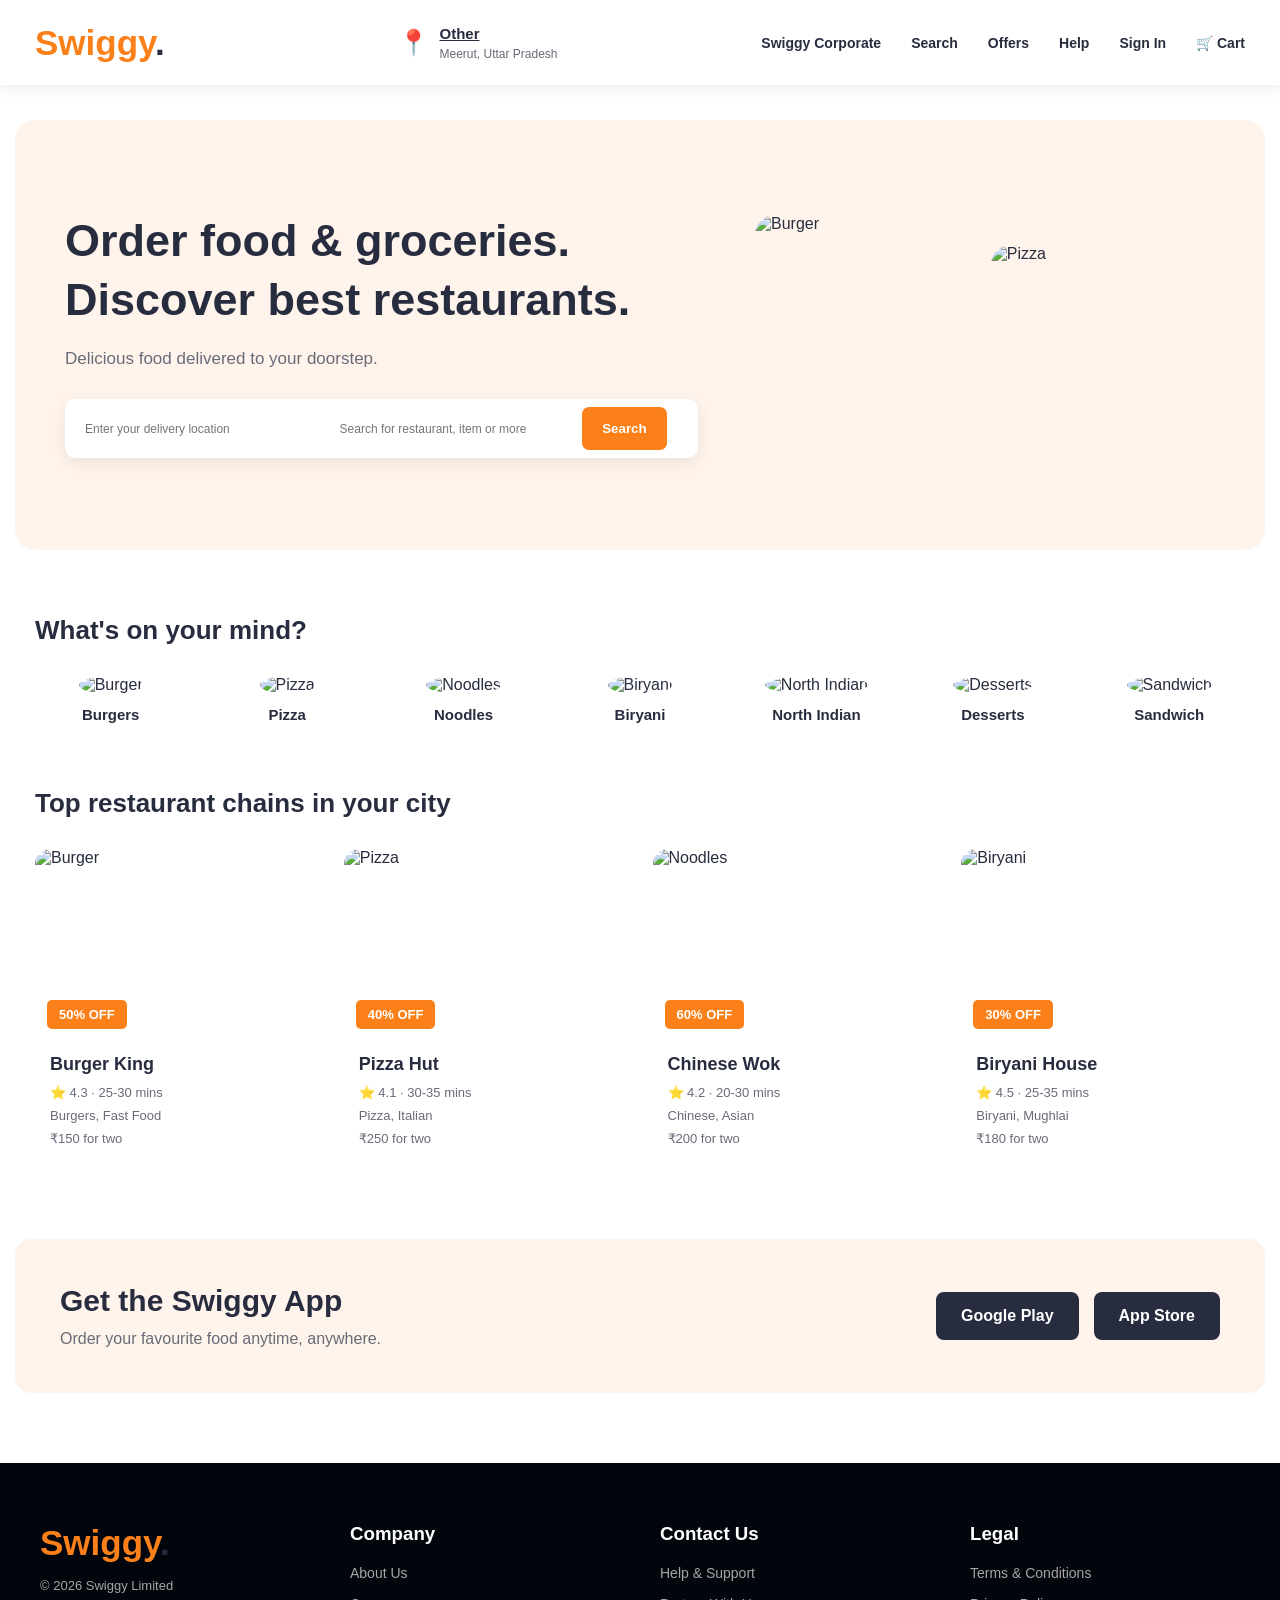
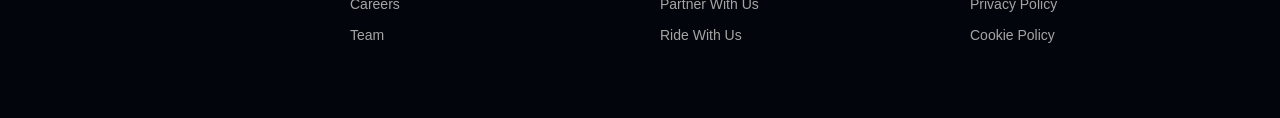
==== index.html @ 81cc7923 "Added Swiggy website UI clone" ====
<!DOCTYPE html>
<html lang="en">
<head>
    <meta charset="UTF-8">
    <meta name="viewport" content="width=device-width, initial-scale=1.0">
    <title>Swiggy - Food Delivery</title>
    <link rel="stylesheet" href="style.css">
</head>
<body>

    <header>
        <nav class="navbar">
            <div class="logo">Swiggy<span>.</span></div>

            <div class="location">
                <span>📍</span>
                <div>
                    <h4>Other</h4>
                    <p>Meerut, Uttar Pradesh</p>
                </div>
            </div>

            <ul class="nav-links">
                <li><a href="#">Swiggy Corporate</a></li>
                <li><a href="#">Search</a></li>
                <li><a href="#">Offers</a></li>
                <li><a href="#">Help</a></li>
                <li><a href="#">Sign In</a></li>
                <li><a href="#">🛒 Cart</a></li>
            </ul>
        </nav>
    </header>

    <main>

        <section class="hero">
            <div class="hero-content">
                <h1>Order food & groceries. Discover best restaurants.</h1>
                <p>Delicious food delivered to your doorstep.</p>

                <div class="search-box">
                    <input type="text" placeholder="Enter your delivery location">
                    <input type="text" placeholder="Search for restaurant, item or more">
                    <button>Search</button>
                </div>
            </div>

            <div class="hero-images">
                <img src="https://images.unsplash.com/photo-1568901346375-23c9450c58cd?w=500" alt="Burger">
                <img src="https://images.unsplash.com/photo-1513104890138-7c749659a591?w=500" alt="Pizza">
            </div>
        </section>

        <section class="food-section">
            <div class="section-heading">
                <h2>What's on your mind?</h2>
            </div>

            <div class="food-categories">
                <div class="food-item">
                    <img src="https://images.unsplash.com/photo-1568901346375-23c9450c58cd?w=300" alt="Burger">
                    <h3>Burgers</h3>
                </div>

                <div class="food-item">
                    <img src="https://images.unsplash.com/photo-1513104890138-7c749659a591?w=300" alt="Pizza">
                    <h3>Pizza</h3>
                </div>

                <div class="food-item">
                    <img src="https://images.unsplash.com/photo-1569718212165-3a8278d5f624?w=300" alt="Noodles">
                    <h3>Noodles</h3>
                </div>

                <div class="food-item">
                    <img src="https://images.unsplash.com/photo-1589302168068-964664d93dc0?w=300" alt="Biryani">
                    <h3>Biryani</h3>
                </div>

                <div class="food-item">
                    <img src="https://images.unsplash.com/photo-1555939594-58d7cb561ad1?w=300" alt="North Indian">
                    <h3>North Indian</h3>
                </div>

                <div class="food-item">
                    <img src="https://images.unsplash.com/photo-1551024506-0bccd828d307?w=300" alt="Desserts">
                    <h3>Desserts</h3>
                </div>

                <div class="food-item">
                    <img src="https://images.unsplash.com/photo-1571091718767-18b5b1457add?w=300" alt="Sandwich">
                    <h3>Sandwich</h3>
                </div>
            </div>
        </section>

        <section class="restaurant-section">
            <div class="section-heading">
                <h2>Top restaurant chains in your city</h2>
            </div>

            <div class="restaurant-container">

                <div class="restaurant-card">
                    <div class="restaurant-image">
                        <img src="https://images.unsplash.com/photo-1571091718767-18b5b1457add?w=500" alt="Burger">
                        <span class="offer">50% OFF</span>
                    </div>
                    <div class="restaurant-info">
                        <h3>Burger King</h3>
                        <p>⭐ 4.3 · 25-30 mins</p>
                        <p>Burgers, Fast Food</p>
                        <p>₹150 for two</p>
                    </div>
                </div>

                <div class="restaurant-card">
                    <div class="restaurant-image">
                        <img src="https://images.unsplash.com/photo-1513104890138-7c749659a591?w=500" alt="Pizza">
                        <span class="offer">40% OFF</span>
                    </div>
                    <div class="restaurant-info">
                        <h3>Pizza Hut</h3>
                        <p>⭐ 4.1 · 30-35 mins</p>
                        <p>Pizza, Italian</p>
                        <p>₹250 for two</p>
                    </div>
                </div>

                <div class="restaurant-card">
                    <div class="restaurant-image">
                        <img src="https://images.unsplash.com/photo-1569718212165-3a8278d5f624?w=500" alt="Noodles">
                        <span class="offer">60% OFF</span>
                    </div>
                    <div class="restaurant-info">
                        <h3>Chinese Wok</h3>
                        <p>⭐ 4.2 · 20-30 mins</p>
                        <p>Chinese, Asian</p>
                        <p>₹200 for two</p>
                    </div>
                </div>

                <div class="restaurant-card">
                    <div class="restaurant-image">
                        <img src="https://images.unsplash.com/photo-1589302168068-964664d93dc0?w=500" alt="Biryani">
                        <span class="offer">30% OFF</span>
                    </div>
                    <div class="restaurant-info">
                        <h3>Biryani House</h3>
                        <p>⭐ 4.5 · 25-35 mins</p>
                        <p>Biryani, Mughlai</p>
                        <p>₹180 for two</p>
                    </div>
                </div>

            </div>
        </section>

        <section class="app-banner">
            <div>
                <h2>Get the Swiggy App</h2>
                <p>Order your favourite food anytime, anywhere.</p>
            </div>
            <div class="app-buttons">
                <a href="#">Google Play</a>
                <a href="#">App Store</a>
            </div>
        </section>

    </main>

    <footer>
        <div class="footer-content">
            <div>
                <h2 class="footer-logo">Swiggy<span>.</span></h2>
                <p>© 2026 Swiggy Limited</p>
            </div>

            <div>
                <h3>Company</h3>
                <a href="#">About Us</a>
                <a href="#">Careers</a>
                <a href="#">Team</a>
            </div>

            <div>
                <h3>Contact Us</h3>
                <a href="#">Help & Support</a>
                <a href="#">Partner With Us</a>
                <a href="#">Ride With Us</a>
            </div>

            <div>
                <h3>Legal</h3>
                <a href="#">Terms & Conditions</a>
                <a href="#">Privacy Policy</a>
                <a href="#">Cookie Policy</a>
            </div>
        </div>
    </footer>

</body>
</html>
---- style.css ----
* {
    margin: 0;
    padding: 0;
    box-sizing: border-box;
    font-family: Arial, sans-serif;
}

body {
    background-color: #ffffff;
    color: #282c3f;
}

header {
    width: 100%;
    background: white;
    box-shadow: 0 3px 12px rgba(0, 0, 0, 0.08);
    position: sticky;
    top: 0;
    z-index: 100;
}

.navbar {
    max-width: 1250px;
    margin: auto;
    height: 85px;
    display: flex;
    align-items: center;
    justify-content: space-between;
    padding: 0 20px;
}

.logo {
    font-size: 35px;
    font-weight: 800;
    color: #fc8019;
}

.logo span,
.footer-logo span {
    color: #282c3f;
}

.location {
    display: flex;
    align-items: center;
    gap: 10px;
    margin-left: 30px;
}

.location span {
    font-size: 25px;
}

.location h4 {
    font-size: 15px;
    text-decoration: underline;
}

.location p {
    color: #686b78;
    font-size: 12px;
    margin-top: 5px;
}

.nav-links {
    display: flex;
    list-style: none;
    gap: 30px;
}

.nav-links a {
    text-decoration: none;
    color: #282c3f;
    font-size: 14px;
    font-weight: 600;
    transition: 0.3s;
}

.nav-links a:hover {
    color: #fc8019;
}

.hero {
    max-width: 1250px;
    min-height: 430px;
    margin: 35px auto;
    background: #fff4eb;
    border-radius: 20px;
    display: flex;
    align-items: center;
    justify-content: space-between;
    padding: 50px;
    overflow: hidden;
}

.hero-content {
    width: 55%;
}

.hero-content h1 {
    font-size: 45px;
    line-height: 1.3;
    margin-bottom: 20px;
    color: #282c3f;
}

.hero-content p {
    font-size: 17px;
    color: #686b78;
    margin-bottom: 30px;
}

.search-box {
    display: flex;
    background: white;
    padding: 8px;
    border-radius: 10px;
    gap: 8px;
    box-shadow: 0 5px 15px rgba(0, 0, 0, 0.08);
}

.search-box input {
    width: 40%;
    border: none;
    outline: none;
    padding: 12px;
    font-size: 12px;
}

.search-box button {
    background: #fc8019;
    border: none;
    color: white;
    padding: 14px 20px;
    border-radius: 7px;
    cursor: pointer;
    font-weight: bold;
}

.hero-images {
    width: 40%;
    display: flex;
    gap: 15px;
    align-items: center;
}

.hero-images img {
    width: 48%;
    height: 240px;
    object-fit: cover;
    border-radius: 20px;
}

.hero-images img:last-child {
    margin-top: 60px;
}

.food-section,
.restaurant-section {
    max-width: 1250px;
    margin: 65px auto;
    padding: 0 20px;
}

.section-heading h2 {
    font-size: 26px;
    margin-bottom: 30px;
}

.food-categories {
    display: grid;
    grid-template-columns: repeat(7, 1fr);
    gap: 25px;
    text-align: center;
}

.food-item {
    cursor: pointer;
    transition: 0.3s;
}

.food-item:hover {
    transform: translateY(-8px);
}

.food-item img {
    width: 135px;
    height: 135px;
    border-radius: 50%;
    object-fit: cover;
}

.food-item h3 {
    font-size: 15px;
    margin-top: 12px;
}

.restaurant-container {
    display: grid;
    grid-template-columns: repeat(4, 1fr);
    gap: 25px;
}

.restaurant-card {
    border-radius: 15px;
    overflow: hidden;
    background: white;
    transition: 0.3s;
    cursor: pointer;
}

.restaurant-card:hover {
    transform: scale(0.97);
}

.restaurant-image {
    position: relative;
    height: 190px;
}

.restaurant-image img {
    width: 100%;
    height: 100%;
    object-fit: cover;
}

.offer {
    position: absolute;
    bottom: 10px;
    left: 12px;
    background: #fc8019;
    color: white;
    padding: 7px 12px;
    border-radius: 5px;
    font-size: 13px;
    font-weight: bold;
}

.restaurant-info {
    padding: 15px;
}

.restaurant-info h3 {
    font-size: 18px;
    margin-bottom: 10px;
}

.restaurant-info p {
    font-size: 13px;
    color: #686b78;
    margin-bottom: 8px;
}

.app-banner {
    max-width: 1250px;
    margin: 70px auto;
    background: #fff4eb;
    border-radius: 15px;
    padding: 45px;
    display: flex;
    align-items: center;
    justify-content: space-between;
}

.app-banner h2 {
    font-size: 30px;
    margin-bottom: 12px;
}

.app-banner p {
    color: #686b78;
}

.app-buttons {
    display: flex;
    gap: 15px;
}

.app-buttons a {
    background: #282c3f;
    color: white;
    text-decoration: none;
    padding: 15px 25px;
    border-radius: 8px;
    font-weight: bold;
}

footer {
    background: #02060c;
    color: white;
    padding: 60px 20px;
}

.footer-content {
    max-width: 1200px;
    margin: auto;
    display: grid;
    grid-template-columns: repeat(4, 1fr);
    gap: 40px;
}

.footer-logo {
    font-size: 35px;
    color: #fc8019;
    margin-bottom: 15px;
}

.footer-content h3 {
    margin-bottom: 20px;
}

.footer-content p {
    color: #a5a5a5;
    font-size: 13px;
}

.footer-content a {
    display: block;
    text-decoration: none;
    color: #a5a5a5;
    margin-bottom: 15px;
    font-size: 14px;
    transition: 0.3s;
}

.footer-content a:hover {
    color: white;
}

@media (max-width: 1000px) {
    .nav-links {
        gap: 15px;
    }

    .food-categories {
        grid-template-columns: repeat(4, 1fr);
    }

    .restaurant-container {
        grid-template-columns: repeat(2, 1fr);
    }

    .hero-content h1 {
        font-size: 35px;
    }
}

@media (max-width: 650px) {
    .navbar {
        height: auto;
        padding: 20px;
        flex-wrap: wrap;
        gap: 15px;
    }

    .location {
        margin-left: 0;
    }

    .nav-links {
        width: 100%;
        overflow-x: auto;
        gap: 20px;
        padding: 10px 0;
    }

    .nav-links li {
        white-space: nowrap;
    }

    .hero {
        flex-direction: column;
        padding: 30px 20px;
        margin: 20px;
    }

    .hero-content,
    .hero-images {
        width: 100%;
    }

    .hero-content h1 {
        font-size: 30px;
    }

    .search-box {
        flex-wrap: wrap;
    }

    .search-box input {
        width: 100%;
    }

    .hero-images {
        margin-top: 30px;
    }

    .hero-images img {
        height: 150px;
    }

    .food-categories {
        grid-template-columns: repeat(3, 1fr);
        gap: 20px;
    }

    .food-item img {
        width: 90px;
        height: 90px;
    }

    .restaurant-container {
        grid-template-columns: 1fr;
    }

    .app-banner {
        margin: 30px 20px;
        flex-direction: column;
        align-items: flex-start;
        gap: 25px;
        padding: 30px;
    }

    .app-buttons {
        flex-wrap: wrap;
    }

    .footer-content {
        grid-template-columns: repeat(2, 1fr);
    }
}
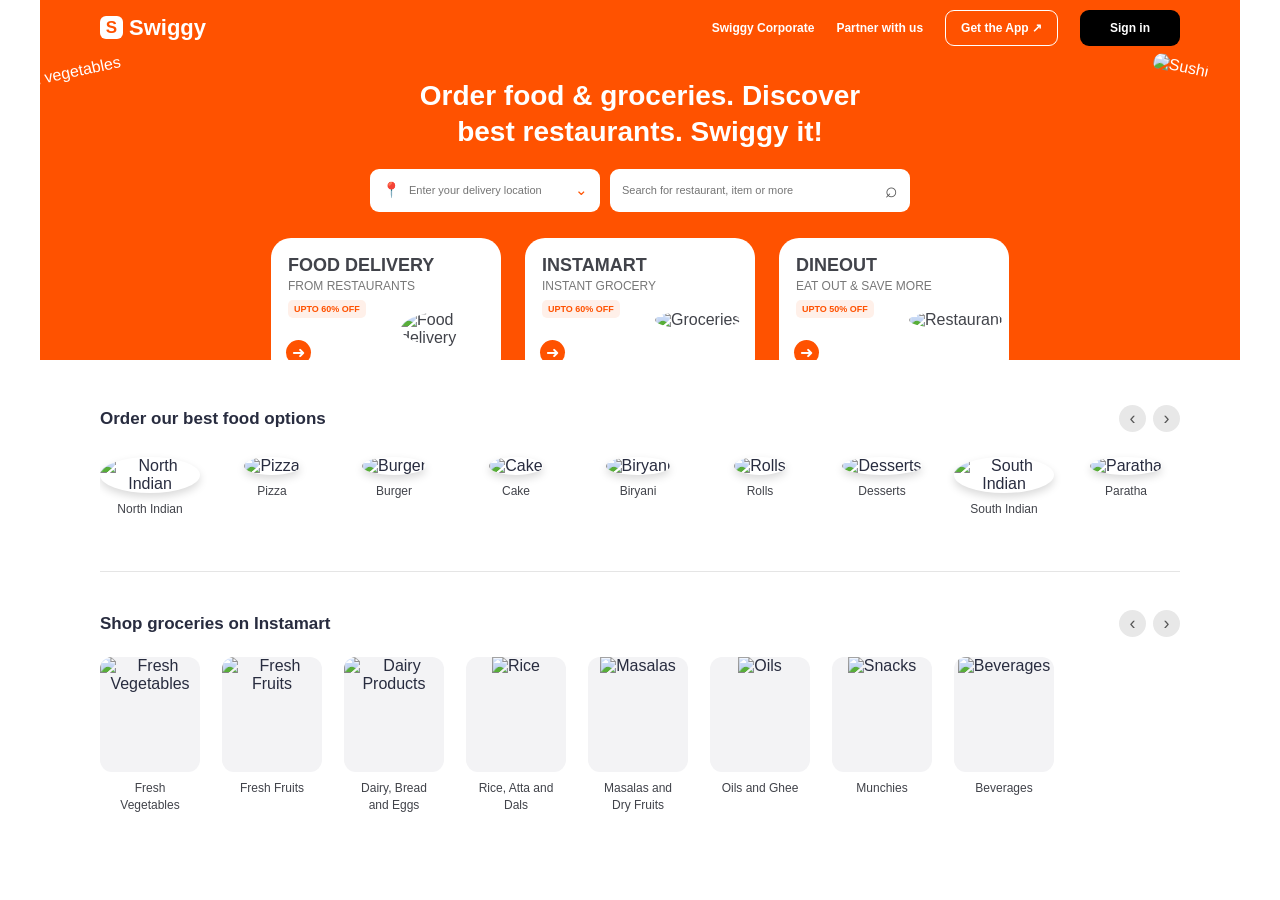
==== commit f6963412: "Added Swiggy website UI clone" ====
--- a/index.html
+++ b/index.html
@@ -4,201 +4,247 @@
 <head>
     <meta charset="UTF-8">
     <meta name="viewport" content="width=device-width, initial-scale=1.0">
-    <title>Swiggy - Food Delivery</title>
+    <title>Swiggy - Food and Grocery Delivery</title>
     <link rel="stylesheet" href="style.css">
 </head>
 <body>
 
-    <header>
+    <header class="hero">
         <nav class="navbar">
-            <div class="logo">Swiggy<span>.</span></div>
-
-            <div class="location">
-                <span>📍</span>
-                <div>
-                    <h4>Other</h4>
-                    <p>Meerut, Uttar Pradesh</p>
-                </div>
-            </div>
-
-            <ul class="nav-links">
-                <li><a href="#">Swiggy Corporate</a></li>
-                <li><a href="#">Search</a></li>
-                <li><a href="#">Offers</a></li>
-                <li><a href="#">Help</a></li>
-                <li><a href="#">Sign In</a></li>
-                <li><a href="#">🛒 Cart</a></li>
-            </ul>
+            <div class="logo">
+                <span class="logo-icon">S</span>
+                Swiggy
+            </div>
+
+            <div class="nav-links">
+                <a href="#">Swiggy Corporate</a>
+                <a href="#">Partner with us</a>
+                <a href="#" class="get-app">Get the App ↗</a>
+                <a href="#" class="sign-in">Sign in</a>
+            </div>
         </nav>
+
+        <div class="hero-content">
+            <h1>Order food & groceries. Discover<br> best restaurants. Swiggy it!</h1>
+
+            <div class="search-container">
+                <div class="search-input">
+                    <span>📍</span>
+                    <input type="text" placeholder="Enter your delivery location">
+                    <span>⌄</span>
+                </div>
+
+                <div class="search-input restaurant-search">
+                    <input type="text" placeholder="Search for restaurant, item or more">
+                    <span>⌕</span>
+                </div>
+            </div>
+        </div>
+
+        <div class="hero-decoration left-decoration">
+            <img src="https://images.unsplash.com/photo-1540420773420-3366772f4999?w=500" alt="Fresh vegetables">
+        </div>
+
+        <div class="hero-decoration right-decoration">
+            <img src="https://images.unsplash.com/photo-1579871494447-9811cf80d66c?w=500" alt="Sushi">
+        </div>
+
+        <div class="service-cards">
+            <div class="service-card">
+                <div class="service-text">
+                    <h2>FOOD DELIVERY</h2>
+                    <p>FROM RESTAURANTS</p>
+                    <span>UPTO 60% OFF</span>
+                </div>
+                <div class="service-image">
+                    <img src="https://images.unsplash.com/photo-1512621776951-a57141f2eefd?w=300" alt="Food delivery">
+                </div>
+                <a href="#" class="arrow">➜</a>
+            </div>
+
+            <div class="service-card">
+                <div class="service-text">
+                    <h2>INSTAMART</h2>
+                    <p>INSTANT GROCERY</p>
+                    <span>UPTO 60% OFF</span>
+                </div>
+                <div class="service-image">
+                    <img src="https://images.unsplash.com/photo-1542838132-92c53300491e?w=300" alt="Groceries">
+                </div>
+                <a href="#" class="arrow">➜</a>
+            </div>
+
+            <div class="service-card">
+                <div class="service-text">
+                    <h2>DINEOUT</h2>
+                    <p>EAT OUT & SAVE MORE</p>
+                    <span>UPTO 50% OFF</span>
+                </div>
+                <div class="service-image">
+                    <img src="https://images.unsplash.com/photo-1517248135467-4c7edcad34c4?w=300" alt="Restaurant">
+                </div>
+                <a href="#" class="arrow">➜</a>
+            </div>
+        </div>
     </header>
 
     <main>
-
-        <section class="hero">
-            <div class="hero-content">
-                <h1>Order food & groceries. Discover best restaurants.</h1>
-                <p>Delicious food delivered to your doorstep.</p>
-
-                <div class="search-box">
-                    <input type="text" placeholder="Enter your delivery location">
-                    <input type="text" placeholder="Search for restaurant, item or more">
-                    <button>Search</button>
-                </div>
-            </div>
-
-            <div class="hero-images">
-                <img src="https://images.unsplash.com/photo-1568901346375-23c9450c58cd?w=500" alt="Burger">
-                <img src="https://images.unsplash.com/photo-1513104890138-7c749659a591?w=500" alt="Pizza">
-            </div>
-        </section>
 
         <section class="food-section">
             <div class="section-heading">
-                <h2>What's on your mind?</h2>
-            </div>
-
-            <div class="food-categories">
-                <div class="food-item">
-                    <img src="https://images.unsplash.com/photo-1568901346375-23c9450c58cd?w=300" alt="Burger">
-                    <h3>Burgers</h3>
-                </div>
-
-                <div class="food-item">
-                    <img src="https://images.unsplash.com/photo-1513104890138-7c749659a591?w=300" alt="Pizza">
-                    <h3>Pizza</h3>
-                </div>
-
-                <div class="food-item">
-                    <img src="https://images.unsplash.com/photo-1569718212165-3a8278d5f624?w=300" alt="Noodles">
-                    <h3>Noodles</h3>
-                </div>
-
-                <div class="food-item">
-                    <img src="https://images.unsplash.com/photo-1589302168068-964664d93dc0?w=300" alt="Biryani">
-                    <h3>Biryani</h3>
-                </div>
-
-                <div class="food-item">
-                    <img src="https://images.unsplash.com/photo-1555939594-58d7cb561ad1?w=300" alt="North Indian">
-                    <h3>North Indian</h3>
-                </div>
-
-                <div class="food-item">
-                    <img src="https://images.unsplash.com/photo-1551024506-0bccd828d307?w=300" alt="Desserts">
-                    <h3>Desserts</h3>
-                </div>
-
-                <div class="food-item">
-                    <img src="https://images.unsplash.com/photo-1571091718767-18b5b1457add?w=300" alt="Sandwich">
-                    <h3>Sandwich</h3>
-                </div>
+                <h3>Order our best food options</h3>
+                <div class="slider-buttons">
+                    <button>‹</button>
+                    <button>›</button>
+                </div>
+            </div>
+
+            <div class="food-list">
+
+                <div class="food-item">
+                    <img src="https://images.unsplash.com/photo-1547592180-85f173990554?w=250" alt="North Indian">
+                    <p>North Indian</p>
+                </div>
+
+                <div class="food-item">
+                    <img src="https://images.unsplash.com/photo-1513104890138-7c749659a591?w=250" alt="Pizza">
+                    <p>Pizza</p>
+                </div>
+
+                <div class="food-item">
+                    <img src="https://images.unsplash.com/photo-1568901346375-23c9450c58cd?w=250" alt="Burger">
+                    <p>Burger</p>
+                </div>
+
+                <div class="food-item">
+                    <img src="https://images.unsplash.com/photo-1578985545062-69928b1d9587?w=250" alt="Cake">
+                    <p>Cake</p>
+                </div>
+
+                <div class="food-item">
+                    <img src="https://images.unsplash.com/photo-1563379091339-03246963d96c?w=250" alt="Biryani">
+                    <p>Biryani</p>
+                </div>
+
+                <div class="food-item">
+                    <img src="https://images.unsplash.com/photo-1553909489-cd47e0ef937f?w=250" alt="Rolls">
+                    <p>Rolls</p>
+                </div>
+
+                <div class="food-item">
+                    <img src="https://images.unsplash.com/photo-1551024506-0bccd828d307?w=250" alt="Desserts">
+                    <p>Desserts</p>
+                </div>
+
+                <div class="food-item">
+                    <img src="https://images.unsplash.com/photo-1563805042-7684c019e1cb?w=250" alt="South Indian">
+                    <p>South Indian</p>
+                </div>
+
+                <div class="food-item">
+                    <img src="https://images.unsplash.com/photo-1601050690597-df0568f70950?w=250" alt="Paratha">
+                    <p>Paratha</p>
+                </div>
+
+                <div class="food-item">
+                    <img src="https://images.unsplash.com/photo-1555949258-eb67b1ef0ceb?w=250" alt="Pasta">
+                    <p>Pasta</p>
+                </div>
+
+                <div class="food-item">
+                    <img src="https://images.unsplash.com/photo-1501446529957-6226bd447c46?w=250" alt="Ice Cream">
+                    <p>Ice Cream</p>
+                </div>
+
+                <div class="food-item">
+                    <img src="https://images.unsplash.com/photo-1606313564200-e75d5e30476c?w=250" alt="Pastry">
+                    <p>Pastry</p>
+                </div>
+
+                <div class="food-item">
+                    <img src="https://images.unsplash.com/photo-1571115177098-24ec42ed204d?w=250" alt="Rasmalai">
+                    <p>Rasmalai</p>
+                </div>
+
+                <div class="food-item">
+                    <img src="https://images.unsplash.com/photo-1509042239860-f550ce710b93?w=250" alt="Coffee">
+                    <p>Coffee</p>
+                </div>
+
             </div>
         </section>
 
-        <section class="restaurant-section">
+        <section class="grocery-section">
             <div class="section-heading">
-                <h2>Top restaurant chains in your city</h2>
-            </div>
-
-            <div class="restaurant-container">
-
-                <div class="restaurant-card">
-                    <div class="restaurant-image">
-                        <img src="https://images.unsplash.com/photo-1571091718767-18b5b1457add?w=500" alt="Burger">
-                        <span class="offer">50% OFF</span>
-                    </div>
-                    <div class="restaurant-info">
-                        <h3>Burger King</h3>
-                        <p>⭐ 4.3 · 25-30 mins</p>
-                        <p>Burgers, Fast Food</p>
-                        <p>₹150 for two</p>
-                    </div>
-                </div>
-
-                <div class="restaurant-card">
-                    <div class="restaurant-image">
-                        <img src="https://images.unsplash.com/photo-1513104890138-7c749659a591?w=500" alt="Pizza">
-                        <span class="offer">40% OFF</span>
-                    </div>
-                    <div class="restaurant-info">
-                        <h3>Pizza Hut</h3>
-                        <p>⭐ 4.1 · 30-35 mins</p>
-                        <p>Pizza, Italian</p>
-                        <p>₹250 for two</p>
-                    </div>
-                </div>
-
-                <div class="restaurant-card">
-                    <div class="restaurant-image">
-                        <img src="https://images.unsplash.com/photo-1569718212165-3a8278d5f624?w=500" alt="Noodles">
-                        <span class="offer">60% OFF</span>
-                    </div>
-                    <div class="restaurant-info">
-                        <h3>Chinese Wok</h3>
-                        <p>⭐ 4.2 · 20-30 mins</p>
-                        <p>Chinese, Asian</p>
-                        <p>₹200 for two</p>
-                    </div>
-                </div>
-
-                <div class="restaurant-card">
-                    <div class="restaurant-image">
-                        <img src="https://images.unsplash.com/photo-1589302168068-964664d93dc0?w=500" alt="Biryani">
-                        <span class="offer">30% OFF</span>
-                    </div>
-                    <div class="restaurant-info">
-                        <h3>Biryani House</h3>
-                        <p>⭐ 4.5 · 25-35 mins</p>
-                        <p>Biryani, Mughlai</p>
-                        <p>₹180 for two</p>
-                    </div>
+                <h3>Shop groceries on Instamart</h3>
+                <div class="slider-buttons">
+                    <button>‹</button>
+                    <button>›</button>
+                </div>
+            </div>
+
+            <div class="grocery-list">
+
+                <div class="grocery-item">
+                    <div class="grocery-image">
+                        <img src="https://images.unsplash.com/photo-1540420773420-3366772f4999?w=300" alt="Fresh Vegetables">
+                    </div>
+                    <p>Fresh<br>Vegetables</p>
+                </div>
+
+                <div class="grocery-item">
+                    <div class="grocery-image">
+                        <img src="https://images.unsplash.com/photo-1610832958506-aa56368176cf?w=300" alt="Fresh Fruits">
+                    </div>
+                    <p>Fresh Fruits</p>
+                </div>
+
+                <div class="grocery-item">
+                    <div class="grocery-image">
+                        <img src="https://images.unsplash.com/photo-1587049352851-8d4e89133924?w=300" alt="Dairy Products">
+                    </div>
+                    <p>Dairy, Bread<br>and Eggs</p>
+                </div>
+
+                <div class="grocery-item">
+                    <div class="grocery-image">
+                        <img src="https://images.unsplash.com/photo-1586201375761-83865001e31c?w=300" alt="Rice">
+                    </div>
+                    <p>Rice, Atta and<br>Dals</p>
+                </div>
+
+                <div class="grocery-item">
+                    <div class="grocery-image">
+                        <img src="https://images.unsplash.com/photo-1532336414038-cf19250c5757?w=300" alt="Masalas">
+                    </div>
+                    <p>Masalas and<br>Dry Fruits</p>
+                </div>
+
+                <div class="grocery-item">
+                    <div class="grocery-image">
+                        <img src="https://images.unsplash.com/photo-1474979266404-7eaacbcd87c5?w=300" alt="Oils">
+                    </div>
+                    <p>Oils and Ghee</p>
+                </div>
+
+                <div class="grocery-item">
+                    <div class="grocery-image">
+                        <img src="https://images.unsplash.com/photo-1621939514649-280e2aa7b5c2?w=300" alt="Snacks">
+                    </div>
+                    <p>Munchies</p>
+                </div>
+
+                <div class="grocery-item">
+                    <div class="grocery-image">
+                        <img src="https://images.unsplash.com/photo-1580913428735-bd3c269d6a82?w=300" alt="Beverages">
+                    </div>
+                    <p>Beverages</p>
                 </div>
 
             </div>
         </section>
 
-        <section class="app-banner">
-            <div>
-                <h2>Get the Swiggy App</h2>
-                <p>Order your favourite food anytime, anywhere.</p>
-            </div>
-            <div class="app-buttons">
-                <a href="#">Google Play</a>
-                <a href="#">App Store</a>
-            </div>
-        </section>
-
     </main>
-
-    <footer>
-        <div class="footer-content">
-            <div>
-                <h2 class="footer-logo">Swiggy<span>.</span></h2>
-                <p>© 2026 Swiggy Limited</p>
-            </div>
-
-            <div>
-                <h3>Company</h3>
-                <a href="#">About Us</a>
-                <a href="#">Careers</a>
-                <a href="#">Team</a>
-            </div>
-
-            <div>
-                <h3>Contact Us</h3>
-                <a href="#">Help & Support</a>
-                <a href="#">Partner With Us</a>
-                <a href="#">Ride With Us</a>
-            </div>
-
-            <div>
-                <h3>Legal</h3>
-                <a href="#">Terms & Conditions</a>
-                <a href="#">Privacy Policy</a>
-                <a href="#">Cookie Policy</a>
-            </div>
-        </div>
-    </footer>
 
 </body>
 </html>
--- a/style.css
+++ b/style.css
@@ -3,430 +3,489 @@
     margin: 0;
     padding: 0;
     box-sizing: border-box;
-    font-family: Arial, sans-serif;
+    font-family: Arial, Helvetica, sans-serif;
 }
 
 body {
-    background-color: #ffffff;
+    background: #ffffff;
     color: #282c3f;
-}
-
-header {
+    overflow-x: hidden;
+}
+
+.hero {
     width: 100%;
+    max-width: 1200px;
+    height: 360px;
+    margin: auto;
+    background: #ff5200;
+    position: relative;
+    overflow: hidden;
+    color: white;
+}
+
+.navbar {
+    height: 55px;
+    max-width: 1120px;
+    margin: auto;
+    display: flex;
+    align-items: center;
+    justify-content: space-between;
+    position: relative;
+    z-index: 5;
+    padding: 0 20px;
+}
+
+.logo {
+    display: flex;
+    align-items: center;
+    gap: 6px;
+    font-size: 22px;
+    font-weight: 800;
+    color: white;
+}
+
+.logo-icon {
+    width: 23px;
+    height: 23px;
+    display: flex;
+    align-items: center;
+    justify-content: center;
     background: white;
-    box-shadow: 0 3px 12px rgba(0, 0, 0, 0.08);
-    position: sticky;
-    top: 0;
-    z-index: 100;
-}
-
-.navbar {
-    max-width: 1250px;
-    margin: auto;
-    height: 85px;
-    display: flex;
-    align-items: center;
-    justify-content: space-between;
-    padding: 0 20px;
-}
-
-.logo {
-    font-size: 35px;
+    color: #ff5200;
+    border-radius: 6px;
+    font-size: 17px;
+    font-weight: bold;
+}
+
+.nav-links {
+    display: flex;
+    align-items: center;
+    gap: 22px;
+}
+
+.nav-links a {
+    color: white;
+    text-decoration: none;
+    font-size: 12px;
+    font-weight: 600;
+}
+
+.nav-links .get-app {
+    border: 1px solid white;
+    border-radius: 9px;
+    padding: 10px 15px;
+}
+
+.nav-links .sign-in {
+    background: #000;
+    padding: 11px 30px;
+    border-radius: 9px;
+}
+
+.hero-content {
+    position: relative;
+    z-index: 3;
+    text-align: center;
+    margin-top: 23px;
+}
+
+.hero-content h1 {
+    font-size: 28px;
+    line-height: 1.3;
     font-weight: 800;
-    color: #fc8019;
-}
-
-.logo span,
-.footer-logo span {
-    color: #282c3f;
-}
-
-.location {
-    display: flex;
-    align-items: center;
+    margin-bottom: 18px;
+}
+
+.search-container {
+    display: flex;
+    justify-content: center;
     gap: 10px;
-    margin-left: 30px;
-}
-
-.location span {
-    font-size: 25px;
-}
-
-.location h4 {
-    font-size: 15px;
-    text-decoration: underline;
-}
-
-.location p {
-    color: #686b78;
-    font-size: 12px;
-    margin-top: 5px;
-}
-
-.nav-links {
-    display: flex;
-    list-style: none;
-    gap: 30px;
-}
-
-.nav-links a {
-    text-decoration: none;
-    color: #282c3f;
-    font-size: 14px;
-    font-weight: 600;
-    transition: 0.3s;
-}
-
-.nav-links a:hover {
-    color: #fc8019;
-}
-
-.hero {
-    max-width: 1250px;
-    min-height: 430px;
-    margin: 35px auto;
-    background: #fff4eb;
-    border-radius: 20px;
-    display: flex;
-    align-items: center;
-    justify-content: space-between;
-    padding: 50px;
-    overflow: hidden;
-}
-
-.hero-content {
-    width: 55%;
-}
-
-.hero-content h1 {
-    font-size: 45px;
-    line-height: 1.3;
-    margin-bottom: 20px;
-    color: #282c3f;
-}
-
-.hero-content p {
-    font-size: 17px;
-    color: #686b78;
-    margin-bottom: 30px;
-}
-
-.search-box {
-    display: flex;
+}
+
+.search-input {
+    height: 43px;
+    width: 230px;
     background: white;
-    padding: 8px;
-    border-radius: 10px;
+    border-radius: 9px;
+    display: flex;
+    align-items: center;
+    padding: 0 12px;
     gap: 8px;
-    box-shadow: 0 5px 15px rgba(0, 0, 0, 0.08);
-}
-
-.search-box input {
-    width: 40%;
+}
+
+.search-input input {
+    width: 100%;
     border: none;
     outline: none;
-    padding: 12px;
-    font-size: 12px;
-}
-
-.search-box button {
-    background: #fc8019;
-    border: none;
-    color: white;
-    padding: 14px 20px;
-    border-radius: 7px;
-    cursor: pointer;
-    font-weight: bold;
-}
-
-.hero-images {
-    width: 40%;
-    display: flex;
-    gap: 15px;
-    align-items: center;
-}
-
-.hero-images img {
-    width: 48%;
-    height: 240px;
-    object-fit: cover;
-    border-radius: 20px;
-}
-
-.hero-images img:last-child {
-    margin-top: 60px;
-}
-
-.food-section,
-.restaurant-section {
-    max-width: 1250px;
-    margin: 65px auto;
-    padding: 0 20px;
-}
-
-.section-heading h2 {
-    font-size: 26px;
-    margin-bottom: 30px;
-}
-
-.food-categories {
-    display: grid;
-    grid-template-columns: repeat(7, 1fr);
-    gap: 25px;
-    text-align: center;
-}
-
-.food-item {
-    cursor: pointer;
-    transition: 0.3s;
-}
-
-.food-item:hover {
-    transform: translateY(-8px);
-}
-
-.food-item img {
-    width: 135px;
-    height: 135px;
-    border-radius: 50%;
-    object-fit: cover;
-}
-
-.food-item h3 {
+    font-size: 11px;
+    color: #555;
+}
+
+.search-input span {
+    color: #ff5200;
     font-size: 15px;
-    margin-top: 12px;
-}
-
-.restaurant-container {
-    display: grid;
-    grid-template-columns: repeat(4, 1fr);
-    gap: 25px;
-}
-
-.restaurant-card {
-    border-radius: 15px;
-    overflow: hidden;
-    background: white;
-    transition: 0.3s;
-    cursor: pointer;
-}
-
-.restaurant-card:hover {
-    transform: scale(0.97);
-}
-
-.restaurant-image {
-    position: relative;
-    height: 190px;
-}
-
-.restaurant-image img {
+}
+
+.restaurant-search {
+    width: 300px;
+}
+
+.restaurant-search span {
+    color: #555;
+    font-size: 21px;
+}
+
+.hero-decoration {
+    position: absolute;
+    top: 65px;
+    z-index: 1;
+    width: 145px;
+    height: 180px;
+}
+
+.hero-decoration img {
     width: 100%;
     height: 100%;
     object-fit: cover;
-}
-
-.offer {
+    border-radius: 10px;
+}
+
+.left-decoration {
+    left: -40px;
+    transform: rotate(-12deg);
+}
+
+.right-decoration {
+    right: -40px;
+    transform: rotate(12deg);
+}
+
+.service-cards {
+    position: relative;
+    z-index: 4;
+    display: flex;
+    justify-content: center;
+    gap: 24px;
+    margin-top: 26px;
+}
+
+.service-card {
+    width: 230px;
+    height: 140px;
+    background: white;
+    border-radius: 20px;
+    position: relative;
+    overflow: hidden;
+    padding: 17px;
+    color: #41434a;
+    transition: 0.3s;
+}
+
+.service-card:hover {
+    transform: translateY(-6px);
+}
+
+.service-text h2 {
+    font-size: 18px;
+    font-weight: 800;
+}
+
+.service-text p {
+    color: #777;
+    font-size: 12px;
+    margin-top: 3px;
+}
+
+.service-text span {
+    display: inline-block;
+    background: #fff0e9;
+    color: #ff5200;
+    font-size: 9px;
+    font-weight: bold;
+    padding: 4px 6px;
+    border-radius: 5px;
+    margin-top: 7px;
+}
+
+.service-image {
     position: absolute;
-    bottom: 10px;
-    left: 12px;
-    background: #fc8019;
+    width: 105px;
+    height: 75px;
+    right: -5px;
+    bottom: -8px;
+}
+
+.service-image img {
+    width: 100%;
+    height: 100%;
+    object-fit: cover;
+    border-radius: 50%;
+}
+
+.arrow {
+    position: absolute;
+    bottom: 13px;
+    left: 15px;
+    width: 25px;
+    height: 25px;
+    background: #ff5200;
     color: white;
-    padding: 7px 12px;
-    border-radius: 5px;
-    font-size: 13px;
-    font-weight: bold;
-}
-
-.restaurant-info {
-    padding: 15px;
-}
-
-.restaurant-info h3 {
+    border-radius: 50%;
+    text-align: center;
+    line-height: 25px;
+    text-decoration: none;
+    font-size: 16px;
+}
+
+main {
+    max-width: 1120px;
+    margin: auto;
+    padding: 0 20px;
+}
+
+.food-section {
+    margin-top: 45px;
+    padding-bottom: 40px;
+    border-bottom: 1px solid #e5e5e5;
+}
+
+.grocery-section {
+    margin-top: 38px;
+    padding-bottom: 40px;
+}
+
+.section-heading {
+    display: flex;
+    align-items: center;
+    justify-content: space-between;
+    margin-bottom: 20px;
+}
+
+.section-heading h3 {
+    font-size: 17px;
+    font-weight: 700;
+}
+
+.slider-buttons {
+    display: flex;
+    gap: 7px;
+}
+
+.slider-buttons button {
+    width: 27px;
+    height: 27px;
+    border: none;
+    border-radius: 50%;
+    background: #e8e8e8;
+    color: #555;
     font-size: 18px;
-    margin-bottom: 10px;
-}
-
-.restaurant-info p {
-    font-size: 13px;
-    color: #686b78;
-    margin-bottom: 8px;
-}
-
-.app-banner {
-    max-width: 1250px;
-    margin: 70px auto;
-    background: #fff4eb;
-    border-radius: 15px;
-    padding: 45px;
-    display: flex;
-    align-items: center;
-    justify-content: space-between;
-}
-
-.app-banner h2 {
-    font-size: 30px;
-    margin-bottom: 12px;
-}
-
-.app-banner p {
-    color: #686b78;
-}
-
-.app-buttons {
-    display: flex;
-    gap: 15px;
-}
-
-.app-buttons a {
-    background: #282c3f;
-    color: white;
-    text-decoration: none;
-    padding: 15px 25px;
-    border-radius: 8px;
-    font-weight: bold;
-}
-
-footer {
-    background: #02060c;
-    color: white;
-    padding: 60px 20px;
-}
-
-.footer-content {
-    max-width: 1200px;
-    margin: auto;
-    display: grid;
-    grid-template-columns: repeat(4, 1fr);
-    gap: 40px;
-}
-
-.footer-logo {
-    font-size: 35px;
-    color: #fc8019;
-    margin-bottom: 15px;
-}
-
-.footer-content h3 {
-    margin-bottom: 20px;
-}
-
-.footer-content p {
-    color: #a5a5a5;
-    font-size: 13px;
-}
-
-.footer-content a {
-    display: block;
-    text-decoration: none;
-    color: #a5a5a5;
-    margin-bottom: 15px;
-    font-size: 14px;
+    cursor: pointer;
+}
+
+.slider-buttons button:hover {
+    background: #d0d0d0;
+}
+
+.food-list {
+    display: flex;
+    gap: 22px;
+    overflow-x: auto;
+    scrollbar-width: none;
+    padding: 5px 0 15px;
+}
+
+.food-list::-webkit-scrollbar {
+    display: none;
+}
+
+.food-item {
+    min-width: 100px;
+    text-align: center;
+    cursor: pointer;
     transition: 0.3s;
 }
 
-.footer-content a:hover {
-    color: white;
-}
-
-@media (max-width: 1000px) {
+.food-item:hover {
+    transform: translateY(-5px);
+}
+
+.food-item img {
+    width: 90px;
+    height: 90px;
+    border-radius: 50%;
+    object-fit: cover;
+    box-shadow: 0 4px 8px rgba(0, 0, 0, 0.15);
+}
+
+.food-item p {
+    font-size: 12px;
+    margin-top: 9px;
+    color: #41434a;
+}
+
+.grocery-list {
+    display: flex;
+    gap: 22px;
+    overflow-x: auto;
+    scrollbar-width: none;
+    padding-bottom: 10px;
+}
+
+.grocery-list::-webkit-scrollbar {
+    display: none;
+}
+
+.grocery-item {
+    min-width: 100px;
+    text-align: center;
+    cursor: pointer;
+}
+
+.grocery-image {
+    width: 100px;
+    height: 115px;
+    background: #f3f3f5;
+    border-radius: 12px;
+    overflow: hidden;
+    transition: 0.3s;
+}
+
+.grocery-image:hover {
+    transform: translateY(-5px);
+}
+
+.grocery-image img {
+    width: 100%;
+    height: 100%;
+    object-fit: cover;
+}
+
+.grocery-item p {
+    font-size: 12px;
+    line-height: 1.4;
+    margin-top: 8px;
+    color: #41434a;
+}
+
+@media (max-width: 768px) {
+    .hero {
+        height: auto;
+        min-height: 540px;
+        padding-bottom: 25px;
+    }
+
+    .navbar {
+        padding: 12px 20px;
+        height: auto;
+    }
+
     .nav-links {
-        gap: 15px;
-    }
-
-    .food-categories {
-        grid-template-columns: repeat(4, 1fr);
-    }
-
-    .restaurant-container {
-        grid-template-columns: repeat(2, 1fr);
+        gap: 12px;
+    }
+
+    .nav-links a {
+        font-size: 10px;
+    }
+
+    .nav-links .get-app {
+        display: none;
+    }
+
+    .nav-links .sign-in {
+        padding: 9px 14px;
+    }
+
+    .hero-content {
+        margin-top: 35px;
+        padding: 0 15px;
     }
 
     .hero-content h1 {
-        font-size: 35px;
-    }
-}
-
-@media (max-width: 650px) {
-    .navbar {
-        height: auto;
-        padding: 20px;
+        font-size: 23px;
+    }
+
+    .search-container {
+        flex-direction: column;
+        align-items: center;
+    }
+
+    .search-input,
+    .restaurant-search {
+        width: 90%;
+        max-width: 350px;
+    }
+
+    .hero-decoration {
+        opacity: 0.5;
+        width: 100px;
+    }
+
+    .service-cards {
         flex-wrap: wrap;
-        gap: 15px;
-    }
-
-    .location {
-        margin-left: 0;
-    }
-
-    .nav-links {
+        gap: 12px;
+        margin: 25px 15px 0;
+    }
+
+    .service-card {
+        width: 45%;
+        height: 125px;
+    }
+
+    .service-text h2 {
+        font-size: 14px;
+    }
+
+    .service-text p {
+        font-size: 10px;
+    }
+
+    main {
+        padding: 0 18px;
+    }
+
+    .food-section {
+        margin-top: 35px;
+    }
+
+    .section-heading h3 {
+        font-size: 15px;
+    }
+}
+
+@media (max-width: 480px) {
+    .logo {
+        font-size: 18px;
+    }
+
+    .nav-links a:nth-child(1),
+    .nav-links a:nth-child(2) {
+        display: none;
+    }
+
+    .hero-content h1 {
+        font-size: 20px;
+    }
+
+    .service-card {
         width: 100%;
-        overflow-x: auto;
-        gap: 20px;
-        padding: 10px 0;
-    }
-
-    .nav-links li {
-        white-space: nowrap;
+        max-width: 260px;
     }
 
     .hero {
+        min-height: 700px;
+    }
+
+    .service-cards {
         flex-direction: column;
-        padding: 30px 20px;
-        margin: 20px;
-    }
-
-    .hero-content,
-    .hero-images {
-        width: 100%;
-    }
-
-    .hero-content h1 {
-        font-size: 30px;
-    }
-
-    .search-box {
-        flex-wrap: wrap;
-    }
-
-    .search-box input {
-        width: 100%;
-    }
-
-    .hero-images {
-        margin-top: 30px;
-    }
-
-    .hero-images img {
-        height: 150px;
-    }
-
-    .food-categories {
-        grid-template-columns: repeat(3, 1fr);
-        gap: 20px;
+        align-items: center;
+    }
+
+    .food-item {
+        min-width: 85px;
     }
 
     .food-item img {
-        width: 90px;
-        height: 90px;
-    }
-
-    .restaurant-container {
-        grid-template-columns: 1fr;
-    }
-
-    .app-banner {
-        margin: 30px 20px;
-        flex-direction: column;
-        align-items: flex-start;
-        gap: 25px;
-        padding: 30px;
-    }
-
-    .app-buttons {
-        flex-wrap: wrap;
-    }
-
-    .footer-content {
-        grid-template-columns: repeat(2, 1fr);
-    }
-}
+        width: 75px;
+        height: 75px;
+    }
+}
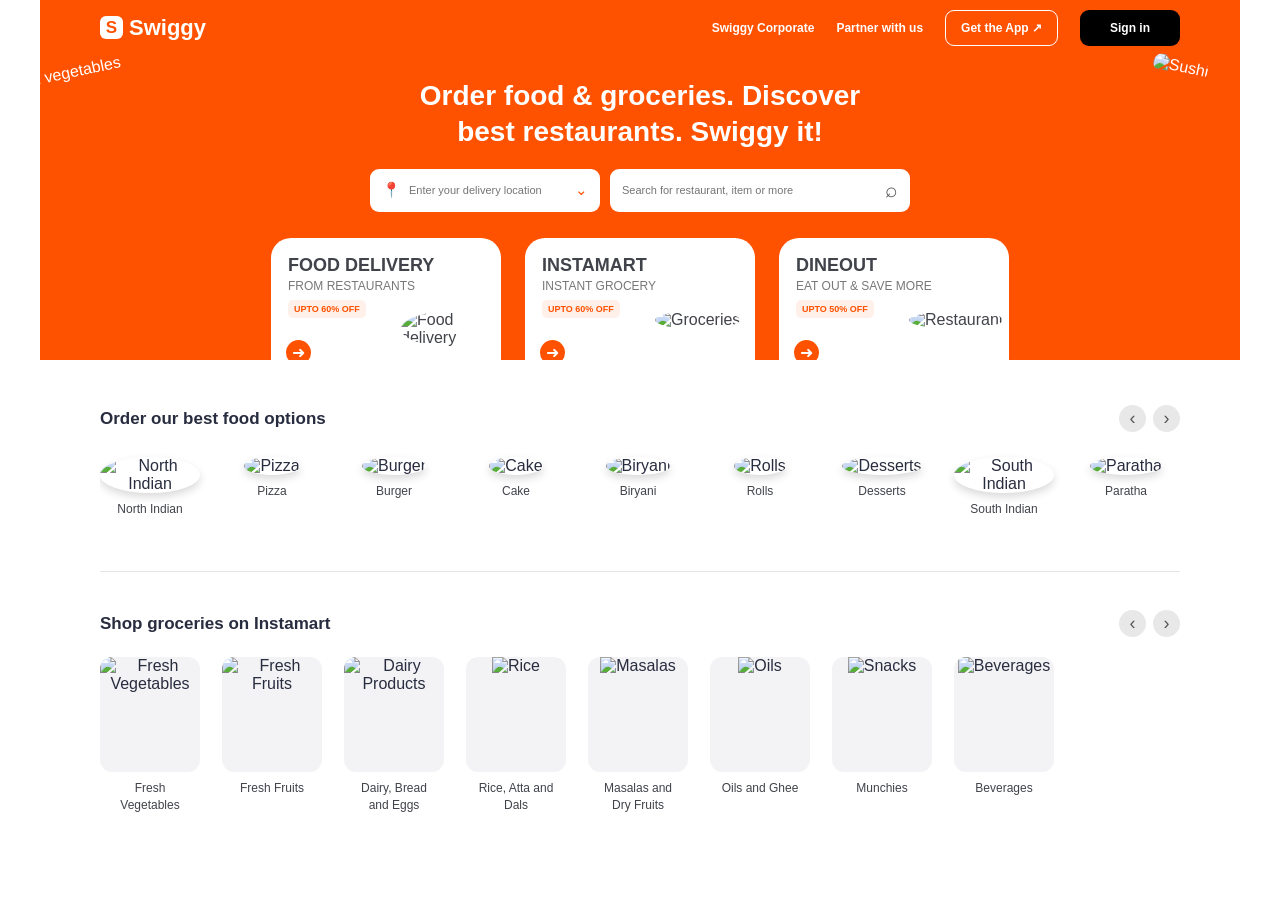
==== commit e758fe6b: "Updated Swiggy website UI" ====
--- a/index.html
+++ b/index.html
@@ -1,4 +1,3 @@
-
 <!DOCTYPE html>
 <html lang="en">
 <head>
@@ -247,4 +246,4 @@
     </main>
 
 </body>
-</html>
+</html>
--- a/style.css
+++ b/style.css
@@ -1,4 +1,3 @@
-
 * {
     margin: 0;
     padding: 0;
@@ -488,4 +487,4 @@
         width: 75px;
         height: 75px;
     }
-}
+}
